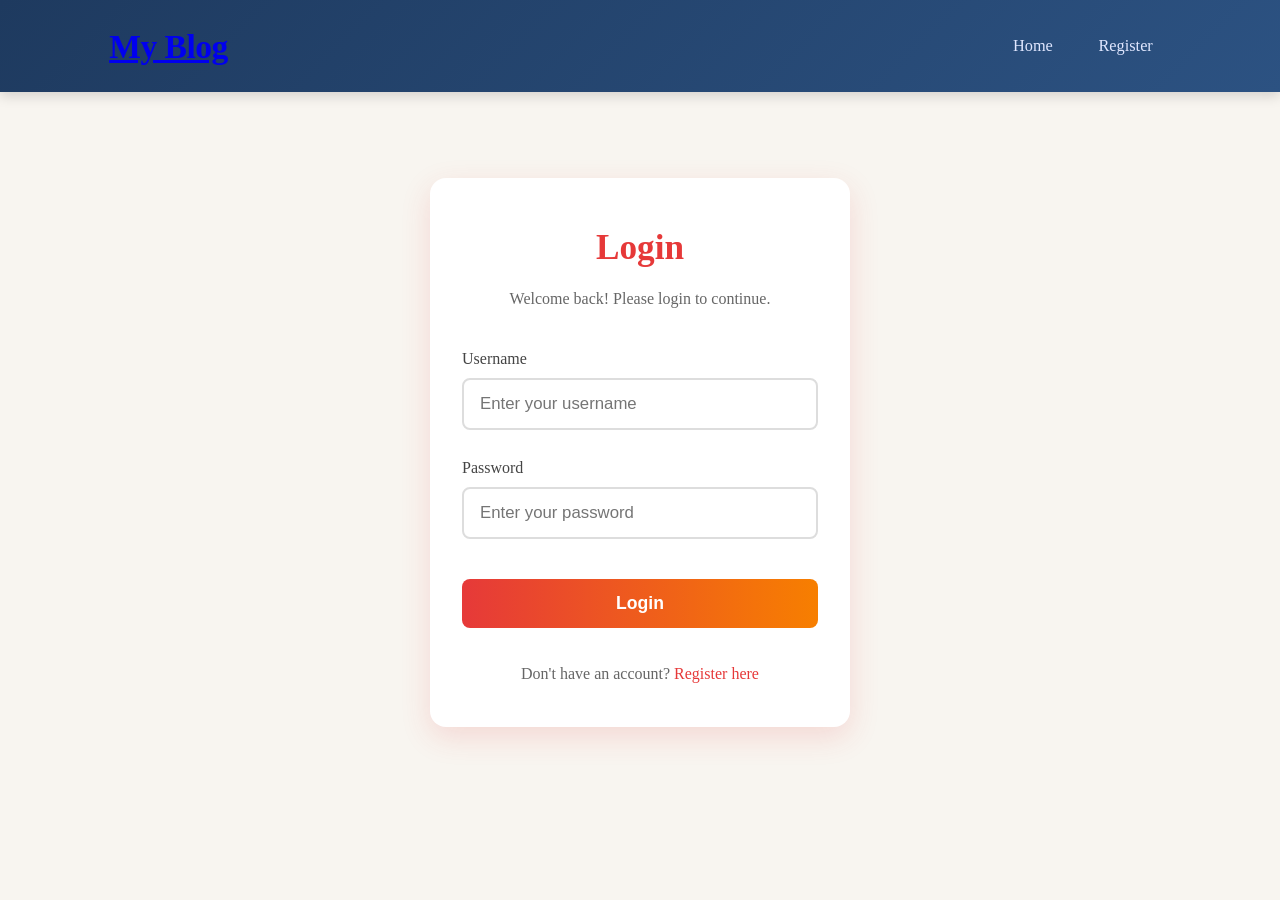
==== login.html @ 90e16422 "login page" ====
<!DOCTYPE html>
<html lang="en">
<head>
  <meta charset="UTF-8">
  <meta name="viewport" content="width=device-width, initial-scale=1.0">
  <title>Login - My Blog</title>
  <link rel="stylesheet" href="css/style.css">
</head>
<body>
  <header>
    <div class="header-content">
      <h1><a href="index.html">My Blog</a></h1>
      <nav>
        <a href="index.html">Home</a>
        <a href="register.html">Register</a>
      </nav>
    </div>
  </header>

  <main class="auth-page">
    <div class="auth-card">
      <h2>Login</h2>
      <p>Welcome back! Please login to continue.</p>

      <form id="login-form">
        <div class="form-group">
          <label for="username">Username</label>
          <input type="text" id="username" required placeholder="Enter your username">
        </div>

        <div class="form-group">
          <label for="password">Password</label>
          <input type="password" id="password" required placeholder="Enter your password">
        </div>

        <button type="submit" class="btn-login">Login</button>
      </form>

      <div class="auth-links">
        Don't have an account? <a href="register.html">Register here</a>
      </div>
    </div>
  </main>

  <script type="module" src="js/login.js"></script>
</body>
</html>
---- css/style.css ----
/* css/style.css - Natural & Modern Look */

* {
  margin: 0;
  padding: 0;
  box-sizing: border-box;
}

body {
  font-family: 'Georgia', serif;
  line-height: 1.7;
  color: #2c2c2c;
  background-color: #f8f5f0;
}

header {
  background: linear-gradient(135deg, #1e3a5f, #2c5282);
  color: white;
  padding: 1.1rem 0;
  box-shadow: 0 4px 12px rgba(0, 0, 0, 0.15);
}

.header-content {
  max-width: 1100px;
  margin: 0 auto;
  padding: 0 1.2rem;
  display: flex;
  justify-content: space-between;
  align-items: center;
  flex-wrap: wrap;
  gap: 1rem;
}

header h1 {
  font-family: 'Playfair Display', Georgia, serif;
  font-size: 2.1rem;
  font-weight: 700;
  letter-spacing: -0.5px;
}

nav {
  display: flex;
  flex-wrap: wrap;
  gap: 0.6rem;
}

nav a {
  color: #e0e7ff;
  text-decoration: none;
  padding: 10px 18px;
  border-radius: 8px;
  font-size: 1.02rem;
  transition: all 0.3s ease;
}

nav a:hover {
  background-color: rgba(255, 255, 255, 0.15);
  color: white;
  transform: translateY(-2px);
}

.admin-link {
  background: linear-gradient(135deg, #c0392b, #e74c3c);
  color: white;
  font-weight: 600;
}

.admin-link:hover {
  background: linear-gradient(135deg, #a93226, #c0392b);
}

/* Hero Section */
.hero {
  text-align: center;
  padding: 4.5rem 1.5rem 4rem;
  background: linear-gradient(135deg, #2c5282, #1e3a5f);
  color: white;
  border-radius: 16px;
  margin: 1.5rem 1.2rem;
  box-shadow: 0 6px 20px rgba(30, 58, 95, 0.25);
}

.hero h2 {
  font-family: 'Playfair Display', Georgia, serif;
  font-size: 2.6rem;
  margin-bottom: 1rem;
  font-weight: 700;
}

.hero p {
  font-size: 1.15rem;
  max-width: 620px;
  margin: 0 auto;
  opacity: 0.95;
}

/* Posts Section */
.posts-section {
  max-width: 1100px;
  margin: 0 auto;
  padding: 0 1.2rem 3rem;
}

.posts-section h3 {
  font-family: 'Playfair Display', Georgia, serif;
  font-size: 2rem;
  margin-bottom: 2rem;
  color: #1e3a5f;
  text-align: center;
}

.posts-grid {
  display: grid;
  grid-template-columns: repeat(auto-fill, minmax(300px, 1fr));
  gap: 1.8rem;
}

.post-card {
  background: white;
  border-radius: 14px;
  overflow: hidden;
  box-shadow: 0 6px 18px rgba(0, 0, 0, 0.09);
  transition: all 0.4s ease;
  height: 100%;
  display: flex;
  flex-direction: column;
}

.post-card:hover {
  transform: translateY(-8px);
  box-shadow: 0 15px 30px rgba(0, 0, 0, 0.15);
}

.post-card h4 {
  padding: 1.4rem 1.4rem 0.6rem;
  font-family: 'Playfair Display', Georgia, serif;
  font-size: 1.45rem;
  color: #1e3a5f;
  line-height: 1.3;
}

.post-card .meta {
  padding: 0 1.4rem;
  color: #6b7280;
  font-size: 0.95rem;
  margin: 10px 0 1rem;
}

.post-card p {
  padding: 0 1.4rem 1.4rem;
  color: #4b5563;
  font-size: 1.02rem;
  flex-grow: 1;
}

.read-more {
  display: block;
  text-align: center;
  padding: 15px;
  background: linear-gradient(135deg, #2c5282, #1e3a5f);
  color: white;
  text-decoration: none;
  font-weight: 600;
  margin-top: auto;
  transition: background 0.3s;
}

/* Post footer with comment count */
.post-footer {
  display: flex;
  justify-content: space-between;
  align-items: center;
  padding: 0 1.4rem 1.4rem;
  margin-top: auto;
}

.comment-count {
  color: #6b7280;
  font-size: 0.95rem;
  font-weight: 500;
}

.read-more:hover {
  background: linear-gradient(135deg, #1e3a5f, #2c5282);
}

/* Footer */
footer {
  text-align: center;
  padding: 2.5rem 1rem;
  color: #64748b;
  font-size: 0.95rem;
  background-color: #f1f1f1;
  margin-top: 4rem;
}

/* Responsive */
@media (max-width: 768px) {
  header h1 {
    font-size: 1.75rem;
  }

  .hero h2 {
    font-size: 2.2rem;
  }

  .hero {
    padding: 3.5rem 1rem 3rem;
    margin: 1rem;
  }

  nav a {
    padding: 9px 14px;
    font-size: 0.98rem;
  }

  .posts-grid {
    grid-template-columns: repeat(auto-fill, minmax(260px, 1fr));
    gap: 1.4rem;
  }
}

@media (max-width: 480px) {
  .posts-grid {
    grid-template-columns: 1fr;
  }

  .hero h2 {
    font-size: 1.9rem;
  }
}


/* ====================== AUTH PAGES ====================== */

.auth-page {
  min-height: 80vh;
  display: flex;
  align-items: center;
  justify-content: center;
  padding: 2rem 1rem;
}

.auth-card {
  background: white;
  max-width: 420px;
  width: 100%;
  padding: 2.5rem 2rem;
  border-radius: 16px;
  box-shadow: 0 10px 30px rgba(230, 57, 57, 0.15);
  text-align: center;
}

.auth-card h2 {
  font-family: 'Playfair Display', Georgia, serif;
  font-size: 2.2rem;
  color: #e63939;
  margin-bottom: 0.5rem;
}

.auth-card p {
  color: #666;
  margin-bottom: 2rem;
}

.form-group {
  margin-bottom: 1.5rem;
  text-align: left;
}

.form-group label {
  display: block;
  margin-bottom: 6px;
  font-weight: 500;
  color: #444;
}

.form-group input {
  width: 100%;
  padding: 14px 16px;
  border: 2px solid #ddd;
  border-radius: 8px;
  font-size: 1.05rem;
  transition: border 0.3s;
}

.form-group input:focus {
  outline: none;
  border-color: #f77f00;
  box-shadow: 0 0 0 3px rgba(247, 127, 0, 0.15);
}

.btn-login {
  width: 100%;
  padding: 14px;
  background: linear-gradient(to right, #e63939, #f77f00);
  color: white;
  border: none;
  border-radius: 8px;
  font-size: 1.1rem;
  font-weight: 600;
  cursor: pointer;
  margin-top: 1rem;
  transition: all 0.3s;
}

.btn-login:hover {
  background: linear-gradient(to right, #f77f00, #ffb700);
  transform: translateY(-2px);
}

.auth-links {
  margin-top: 2rem;
  color: #666;
}

.auth-links a {
  color: #e63939;
  text-decoration: none;
  font-weight: 500;
}

.auth-links a:hover {
  text-decoration: underline;
}
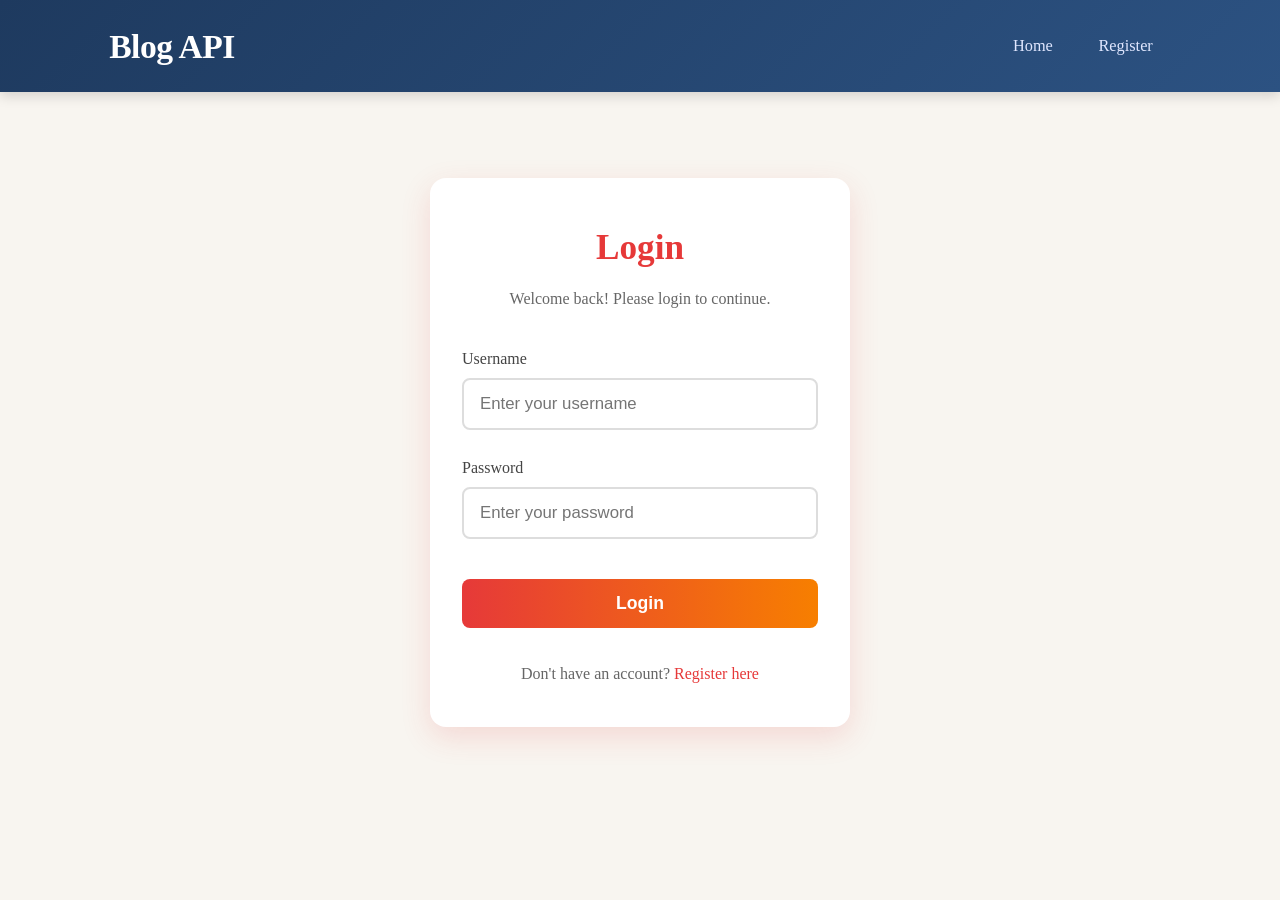
==== commit cd56b2ec: "add logic for post coments" ====
--- a/login.html
+++ b/login.html
@@ -9,8 +9,9 @@
 <body>
   <header>
     <div class="header-content">
-      <h1><a href="index.html">My Blog</a></h1>
+      <h1> Blog API</h1>
       <nav>
+        
         <a href="index.html">Home</a>
         <a href="register.html">Register</a>
       </nav>
--- a/css/style.css
+++ b/css/style.css
@@ -324,3 +324,111 @@
   text-decoration: underline;
 }
 
+
+
+/* ====================== SINGLE POST PAGE ====================== */
+
+.post-page {
+  max-width: 800px;
+  margin: 2rem auto;
+  padding: 0 1.5rem;
+}
+
+.post-page h2 {
+  font-family: 'Playfair Display', Georgia, serif;
+  font-size: 2.4rem;
+  color: #e63939;
+  margin-bottom: 1rem;
+  line-height: 1.3;
+}
+
+.post-page .meta {
+  color: #666;
+  font-size: 1rem;
+  margin-bottom: 2.5rem;
+  border-bottom: 1px solid #eee;
+  padding-bottom: 1rem;
+}
+
+.post-page .content {
+  font-size: 1.15rem;
+  line-height: 1.85;
+  color: #333;
+  margin-bottom: 3rem;
+  white-space: pre-wrap;
+}
+
+/* Comments Section */
+#comments-section h3 {
+  font-family: 'Playfair Display', Georgia, serif;
+  color: #e63939;
+  margin: 2.5rem 0 1.5rem;
+  font-size: 1.8rem;
+}
+
+.comment {
+  background: white;
+  padding: 1.4rem;
+  border-radius: 12px;
+  margin-bottom: 1.2rem;
+  box-shadow: 0 4px 12px rgba(0,0,0,0.06);
+  border-left: 5px solid #f77f00;
+}
+
+.comment strong {
+  display: block;
+  color: #e63939;
+  margin-bottom: 0.6rem;
+  font-size: 1.05rem;
+}
+
+.comment p {
+  margin-bottom: 0.8rem;
+  color: #444;
+  line-height: 1.6;
+}
+
+.comment small {
+  color: #888;
+  font-size: 0.9rem;
+}
+
+/* Comment Form */
+#comment-form {
+  background: white;
+  padding: 1.8rem;
+  border-radius: 12px;
+  margin-top: 2rem;
+  box-shadow: 0 6px 20px rgba(230, 57, 57, 0.1);
+}
+
+#comment-form h4 {
+  color: #e63939;
+  margin-bottom: 1rem;
+}
+
+#comment-form textarea {
+  width: 100%;
+  min-height: 140px;
+  padding: 14px;
+  border: 2px solid #ddd;
+  border-radius: 10px;
+  font-size: 1.05rem;
+  resize: vertical;
+  margin-bottom: 1rem;
+}
+
+#comment-form button {
+  background: linear-gradient(to right, #e63939, #f77f00);
+  color: white;
+  border: none;
+  padding: 14px 32px;
+  border-radius: 8px;
+  font-size: 1.1rem;
+  font-weight: 600;
+  cursor: pointer;
+}
+
+#comment-form button:hover {
+  background: linear-gradient(to right, #f77f00, #ffb700);
+}
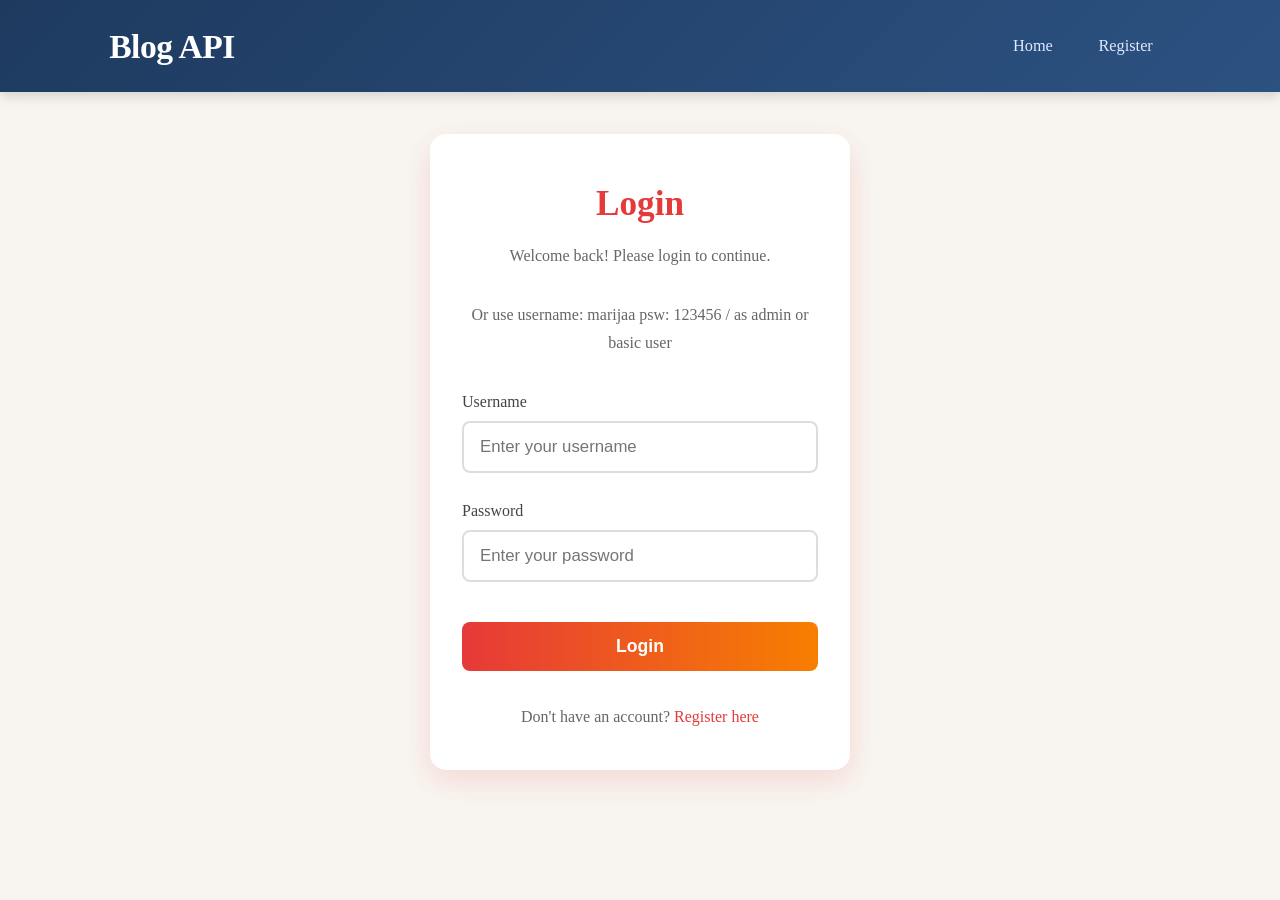
==== commit 7a5b21f0: "update links" ====
--- a/login.html
+++ b/login.html
@@ -22,6 +22,8 @@
     <div class="auth-card">
       <h2>Login</h2>
       <p>Welcome back! Please login to continue.</p>
+      
+      <p>Or use username: marijaa psw: 123456 / as admin or basic user</p>
 
       <form id="login-form">
         <div class="form-group">
